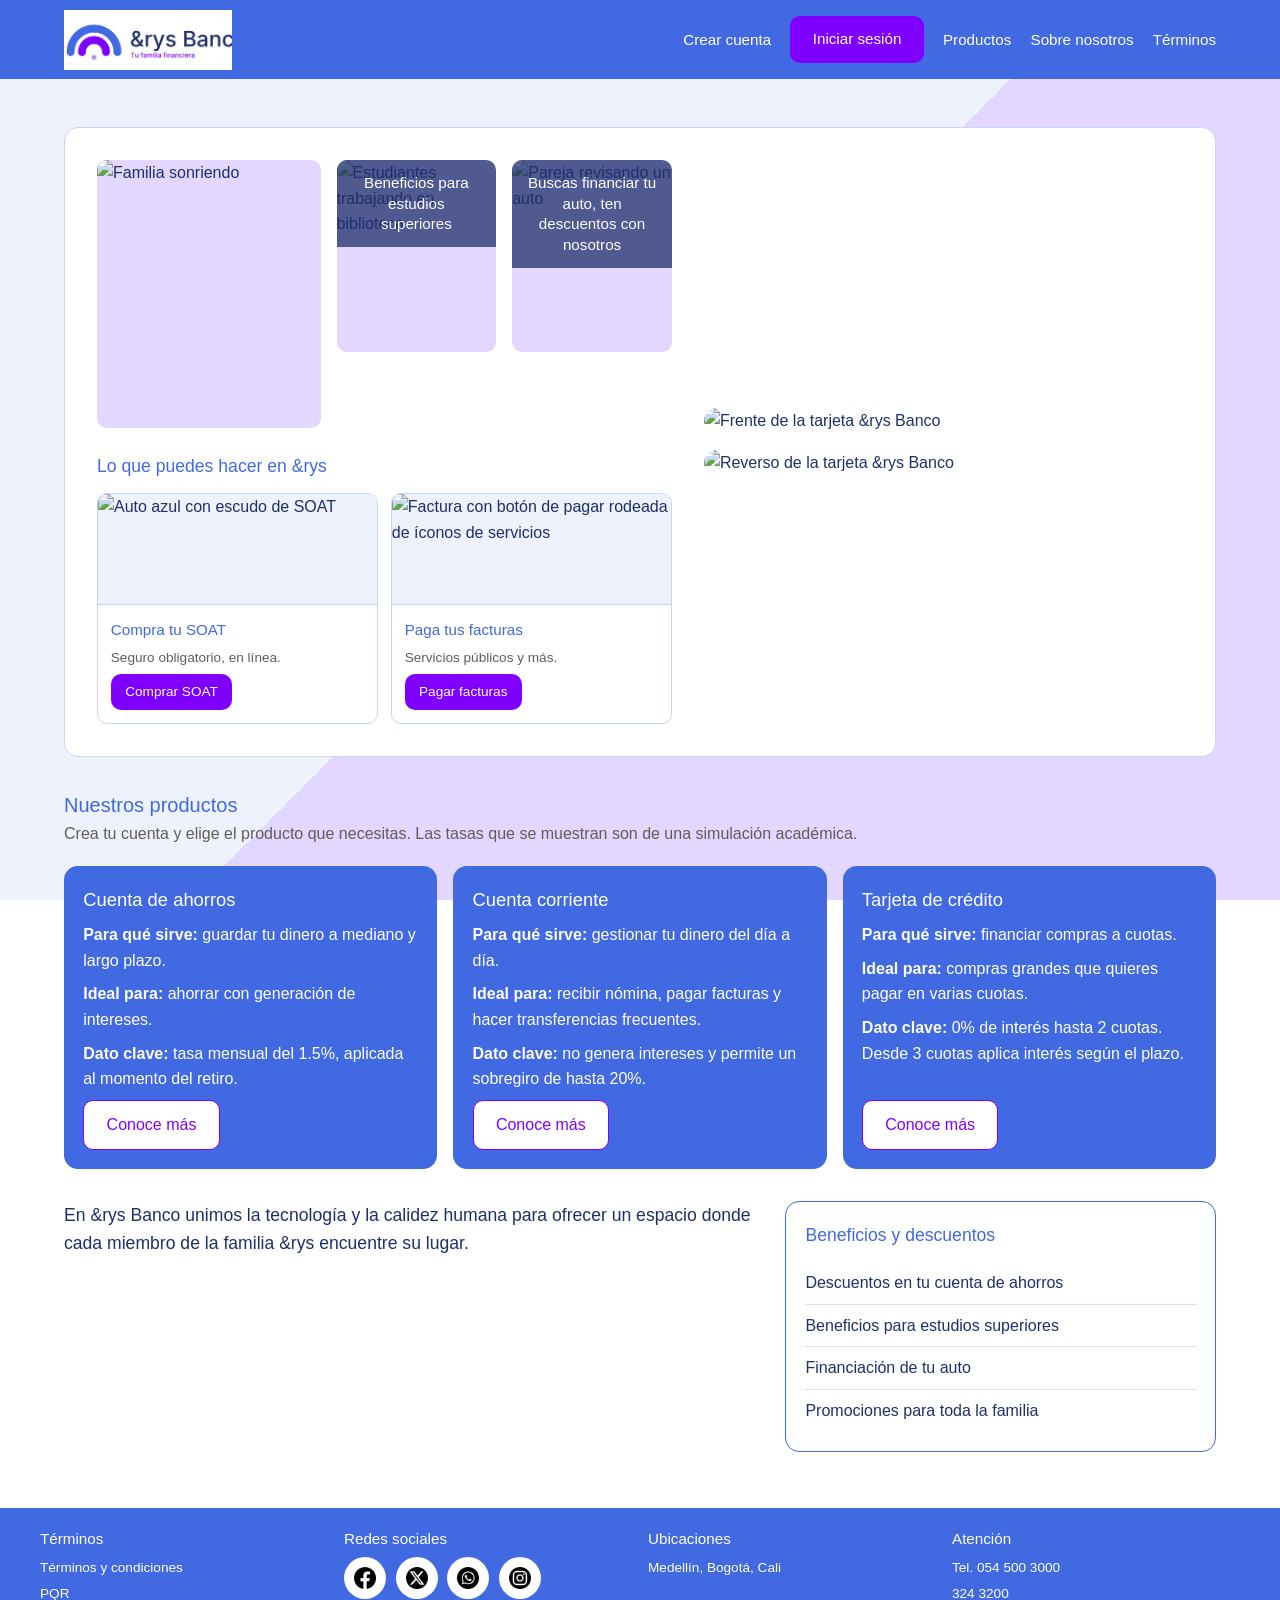
==== index.html @ ff6f083f "Proyecto rysBanco con POO" ====
<!DOCTYPE html>
<html lang="es">
<head>
  <meta charset="UTF-8">
  <meta name="viewport" content="width=device-width, initial-scale=1.0">
  <title>&amp;rys Banco</title>
  <link rel="stylesheet" href="src/css/variables.css">
  <link rel="stylesheet" href="src/css/base.css">
  <link rel="stylesheet" href="src/css/layout.css">
  <link rel="stylesheet" href="src/css/landing.css">
  <link rel="stylesheet" href="src/css/interactivo.css">
  <link rel="stylesheet" href="src/css/responsive.css">
</head>
<body>

  <header class="encabezado">
    <div class="encabezado-contenido">
      <a href="index.html" class="logo"><img src="src/assets/Img/logo.jpg" alt="&amp;rys Banco" class="logo-img"></a>

      <button class="menu-hamburguesa" aria-label="Abrir menú">&#9776;</button>

      <nav>
        <ul class="menu-navegacion">
          <li><a href="registro.html">Crear cuenta</a></li>
          <li><a href="login.html" class="btn btn-secundario">Iniciar sesión</a></li>
          <li><a href="productos.html">Productos</a></li>
          <li><a href="#sobre-nosotros">Sobre nosotros</a></li>
          <li><a href="#terminos">Términos</a></li>
        </ul>
      </nav>
    </div>
  </header>

  <main class="contenedor">

    <section class="banner revelar">

      <div class="banner-izquierda">
        <div class="banner-imagenes">
          <div class="imagen-tarjeta imagen-persona">
            <img src="src/assets/img/persona.jpg" alt="Familia sonriendo">
          </div>

          <a href="promociones.html#estudios" class="imagen-tarjeta imagen-promocion imagen-enlace">
            <img src="src/assets/img/promocion-1.jpg" alt="Estudiantes trabajando en biblioteca">
            <p class="texto-sobre-imagen">Beneficios para estudios superiores</p>
          </a>

          <a href="promociones.html#auto" class="imagen-tarjeta imagen-promocion imagen-enlace">
            <img src="src/assets/img/promocion-2.jpg" alt="Pareja revisando un auto">
            <p class="texto-sobre-imagen">Buscas financiar tu auto, ten descuentos con nosotros</p>
          </a>
        </div>

        <div class="servicios" id="servicios">
          <h2>Lo que puedes hacer en &amp;rys</h2>

          <div class="servicios-grid">
            <article class="servicio-tarjeta">
              <div class="servicio-imagen">
                <img src="src/assets/img/servicio-soat.jpg" alt="Auto azul con escudo de SOAT">
              </div>
              <div class="servicio-texto">
                <h3>Compra tu SOAT</h3>
                <p>Seguro obligatorio, en línea.</p>
                <a href="registro.html" class="btn btn-primario" data-accion-cuenta>Comprar SOAT</a>
              </div>
            </article>

            <article class="servicio-tarjeta">
              <div class="servicio-imagen">
                <img src="src/assets/img/servicio-facturas.jpg" alt="Factura con botón de pagar rodeada de íconos de servicios">
              </div>
              <div class="servicio-texto">
                <h3>Paga tus facturas</h3>
                <p>Servicios públicos y más.</p>
                <a href="registro.html" class="btn btn-primario" data-accion-cuenta>Pagar facturas</a>
              </div>
            </article>
          </div>
        </div>
      </div>

      <div class="tarjetas-imagenes">
        <img src="src/assets/img/tarjeta-frente.jpg" alt="Frente de la tarjeta &amp;rys Banco" class="tarjeta-imagen">
        <img src="src/assets/img/tarjeta-reverso.jpg" alt="Reverso de la tarjeta &amp;rys Banco" class="tarjeta-imagen">
      </div>

    </section>

    <section class="productos revelar" id="productos">
      <h2>Nuestros productos</h2>
      <p class="productos-intro">Crea tu cuenta y elige el producto que necesitas. Las tasas que se muestran son de una simulación académica.</p>

      <div class="productos-grid">
        <article class="producto-tarjeta">
          <h3>Cuenta de ahorros</h3>
          <p><strong>Para qué sirve:</strong> guardar tu dinero a mediano y largo plazo.</p>
          <p><strong>Ideal para:</strong> ahorrar con generación de intereses.</p>
          <p><strong>Dato clave:</strong> tasa mensual del 1.5%, aplicada al momento del retiro.</p>
          <a href="productos.html#ahorros" class="btn btn-secundario">Conoce más</a>
        </article>

        <article class="producto-tarjeta">
          <h3>Cuenta corriente</h3>
          <p><strong>Para qué sirve:</strong> gestionar tu dinero del día a día.</p>
          <p><strong>Ideal para:</strong> recibir nómina, pagar facturas y hacer transferencias frecuentes.</p>
          <p><strong>Dato clave:</strong> no genera intereses y permite un sobregiro de hasta 20%.</p>
          <a href="productos.html#corriente" class="btn btn-secundario">Conoce más</a>
        </article>

        <article class="producto-tarjeta">
          <h3>Tarjeta de crédito</h3>
          <p><strong>Para qué sirve:</strong> financiar compras a cuotas.</p>
          <p><strong>Ideal para:</strong> compras grandes que quieres pagar en varias cuotas.</p>
          <p><strong>Dato clave:</strong> 0% de interés hasta 2 cuotas. Desde 3 cuotas aplica interés según el plazo.</p>
          <a href="productos.html#tarjeta" class="btn btn-secundario">Conoce más</a>
        </article>
      </div>
    </section>

    <section class="seccion-institucional revelar" id="sobre-nosotros">
      <p class="texto-institucional">
        En &amp;rys Banco unimos la tecnología y la calidez humana para ofrecer un espacio
        donde cada miembro de la familia &amp;rys encuentre su lugar.
      </p>

      <aside class="bloque-beneficios">
        <h3>Beneficios y descuentos</h3>
        <ul>
          <li>Descuentos en tu cuenta de ahorros</li>
          <li>Beneficios para estudios superiores</li>
          <li>Financiación de tu auto</li>
          <li>Promociones para toda la familia</li>
        </ul>
      </aside>
    </section>

  </main>

  <footer class="pie-pagina" id="terminos">
    <div class="pie-contenido">
      <div>
        <h4>Términos</h4>
        <a href="#">Términos y condiciones</a>
        <a href="#">PQR</a>
      </div>

      <div>
        <h4>Redes sociales</h4>
        <div class="redes-iconos">
          <a href="https://www.facebook.com/TU_PAGINA" target="_blank" rel="noopener" aria-label="Facebook de &amp;rys Banco">
            <img src="src/assets/icons/facebook.png" alt="">
          </a>
          <a href="https://twitter.com/TU_USUARIO" target="_blank" rel="noopener" aria-label="X (Twitter) de &amp;rys Banco">
            <img src="src/assets/icons/twitter.png" alt="">
          </a>
          <a href="https://wa.me/573000000000" target="_blank" rel="noopener" aria-label="WhatsApp de &amp;rys Banco">
            <img src="src/assets/icons/whatsapp.png" alt="">
          </a>
          <a href="https://www.instagram.com/srys_banco/" target="_blank" rel="noopener" aria-label="Instagram de &amp;rys Banco">
            <img src="src/assets/icons/instagram.png" alt="">
          </a>
        </div>
      </div>

      <div>
        <h4>Ubicaciones</h4>
        <p>Medellín, Bogotá, Cali</p>
      </div>

      <div>
        <h4>Atención</h4>
        <p>Tel. 054 500 3000</p>
        <p>324 3200</p>
      </div>
    </div>
  </footer>

  <script src="src/js/main.js" type="module"></script>

  <script>
    document.querySelectorAll('[data-accion-cuenta]').forEach((boton) => {
      boton.addEventListener('click', (evento) => {
        evento.preventDefault();
        const tieneCuenta = localStorage.getItem('rys_tiene_cuenta') === 'true';
        window.location.href = tieneCuenta ? 'login.html' : 'registro.html';
      });
    });
  </script>
</body>
</html>
---- src/css/variables.css ----
:root {
  --azul-rey: #4169E1;
  --azul-oscuro: #1F2F6B;
  --azul-claro: #EEF2FD;
  --azul-borde: #C9D5F7;

  --violeta: #7F00FF;
  --violeta-medio: #B38CFF;
  --violeta-claro: #E3D6FF;

  --blanco: #FFFFFF;
  --gris-texto: #5F5E5A;

  --exito: #2E7D32;
  --error: #C62828;
  --advertencia: #F9A825;

  --radio: 10px;
  --radio-tarjeta: 14px;
  --fuente: Arial, Helvetica, sans-serif;
}
---- src/css/base.css ----
* {
  margin: 0;
  padding: 0;
  box-sizing: border-box;
}

html {
  font-size: 16px;
}

body {
  font-family: var(--fuente);
  font-size: 1rem;
  line-height: 1.6;
  color: var(--azul-oscuro);
  min-height: 100vh;
  background-image: linear-gradient(135deg, var(--azul-claro) 50%, var(--violeta-claro) 50%);
  background-attachment: fixed;
}

h1 {
  font-size: 1.5rem;
  font-weight: 500;
  color: var(--azul-rey);
}

h2 {
  font-size: 1.25rem;
  font-weight: 500;
  color: var(--azul-rey);
}

h3 {
  font-size: 1.1rem;
  font-weight: 500;
  color: var(--azul-rey);
}

p {
  margin-bottom: 0.75rem;
}

a {
  color: var(--violeta);
  text-decoration: none;
}

a:hover {
  text-decoration: underline;
}

img {
  max-width: 100%;
  display: block;
}

input,
select,
textarea {
  font-family: inherit;
  font-size: 1rem;
  width: 100%;
  padding: 0.6rem 0.8rem;
  border: 1px solid var(--azul-borde);
  border-radius: var(--radio);
  background-color: var(--blanco);
  color: var(--azul-oscuro);
}

input:focus,
select:focus,
textarea:focus {
  outline: 2px solid var(--violeta);
  outline-offset: 1px;
}

.btn {
  display: inline-block;
  padding: 0.7rem 1.4rem;
  border: none;
  border-radius: var(--radio);
  font-family: inherit;
  font-size: 1rem;
  font-weight: 500;
  cursor: pointer;
  text-align: center;
  transition: opacity 0.2s ease;
}

.btn:hover {
  opacity: 0.9;
  text-decoration: none;
}

.btn-primario {
  background-color: var(--violeta);
  color: var(--blanco);
}

.btn-secundario {
  background-color: var(--blanco);
  color: var(--violeta);
  border: 1.5px solid var(--violeta);
}

.btn-principal {
  background-color: var(--azul-rey);
  color: var(--blanco);
}

.oculto {
  display: none !important;
}
---- src/css/layout.css ----
.encabezado {
  background-color: var(--azul-rey);
  color: var(--blanco);
  position: sticky;
  top: 0;
  z-index: 100;
}

.encabezado-contenido {
  display: flex;
  align-items: center;
  justify-content: space-between;
  gap: 1rem;
  max-width: 1200px;
  margin: 0 auto;
  padding: 0.6rem 1.5rem;
}

.logo {
  display: flex;
  align-items: center;
}

.logo-img {
  height: 60px;
  width: auto;
  max-width: none;
  display: block;
  object-fit: contain;
}

@media (max-width: 600px) {
  .logo-img {
    height: 44px;
  }
}

.menu-navegacion {
  display: flex;
  align-items: center;
  gap: 1.2rem;
  list-style: none;
}

.menu-navegacion a {
  color: var(--blanco);
  font-size: 0.95rem;
}

.menu-navegacion a:hover {
  text-decoration: underline;
}

.menu-navegacion .btn-secundario {
  background-color: var(--violeta);
  color: var(--blanco);
  border: none;
}

.menu-hamburguesa {
  display: none;
  background: none;
  border: none;
  color: var(--blanco);
  font-size: 1.6rem;
  cursor: pointer;
}

.contenedor {
  max-width: 1200px;
  margin: 0 auto;
  padding: 1.5rem;
}

.pie-pagina {
  background-color: var(--azul-rey);
  color: var(--blanco);
  padding: 1.2rem 1.5rem;
  margin-top: 2rem;
}

.pie-contenido {
  display: grid;
  grid-template-columns: repeat(4, minmax(0, 1fr));
  gap: 1rem;
  max-width: 1200px;
  margin: 0 auto;
}

.pie-pagina h4 {
  font-size: 0.95rem;
  font-weight: 500;
  margin-bottom: 0.4rem;
}

.pie-pagina p,
.pie-pagina a {
  color: var(--blanco);
  font-size: 0.85rem;
  display: block;
  margin-bottom: 0.25rem;
}

.pie-pagina a:hover {
  text-decoration: underline;
}

/* ===== Iconos de redes sociales en el pie de página ===== */
.redes-iconos {
  display: flex;
  flex-wrap: wrap;
  gap: 0.6rem;
  margin-top: 0.4rem;
}

.redes-iconos a {
  display: inline-flex;
  align-items: center;
  justify-content: center;
  width: 42px;
  height: 42px;
  background-color: var(--blanco);
  border-radius: 50%;
  transition: transform 0.2s ease;
}

.redes-iconos a:hover,
.redes-iconos a:focus-visible {
  transform: scale(1.1);
}

.redes-iconos img {
  width: 22px;
  height: 22px;
}
---- src/css/landing.css ----
.banner {
  display: grid;
  grid-template-columns: 1.2fr 1fr;
  gap: 2rem;
  align-items: center;
  background-color: var(--blanco);
  border: 1px solid var(--azul-borde);
  border-radius: var(--radio-tarjeta);
  padding: 2rem;
  margin-top: 1.5rem;
}

.banner-imagenes {
  display: grid;
  grid-template-columns: 1.4fr 1fr 1fr;
  gap: 1rem;
}

.imagen-tarjeta {
  background-color: var(--violeta-claro);
  border-radius: var(--radio);
  overflow: hidden;
  aspect-ratio: 1 / 1.2;
  display: flex;
  align-items: center;
  justify-content: center;
}

.imagen-tarjeta img {
  width: 100%;
  height: 100%;
  object-fit: cover;
}

.imagen-promocion {
  position: relative;
}

.imagen-promocion img {
  object-position: center;
}

.imagen-persona img {
  object-position: center 25%;
}

.texto-sobre-imagen {
  position: absolute;
  top: 0;
  left: 0;
  right: 0;
  padding: 0.8rem 0.9rem;
  background-color: rgba(31, 47, 107, 0.75);
  color: var(--blanco);
  font-size: 0.95rem;
  font-weight: 500;
  line-height: 1.35;
  text-align: center;
}

.imagen-enlace {
  display: block;
  text-decoration: none;
  color: inherit;
  cursor: pointer;
}

.imagen-enlace img {
  transition: transform 0.3s ease;
}

.imagen-enlace:hover img {
  transform: scale(1.03);
}

.tarjetas-imagenes {
  display: flex;
  flex-direction: column;
  gap: 1rem;
}

.tarjeta-imagen {
  width: 100%;
  height: auto;
  border-radius: var(--radio-tarjeta);
}

.seccion-institucional {
  display: grid;
  grid-template-columns: 1.6fr 1fr;
  gap: 2rem;
  margin-top: 2rem;
  align-items: start;
}

.texto-institucional {
  font-size: 1.1rem;
  color: var(--azul-oscuro);
}

.bloque-beneficios {
  background-color: var(--blanco);
  border: 1.5px solid var(--azul-rey);
  border-radius: var(--radio-tarjeta);
  padding: 1.2rem;
}

.bloque-beneficios h3 {
  margin-bottom: 0.8rem;
}

.bloque-beneficios ul {
  list-style: none;
}

.bloque-beneficios li {
  padding: 0.5rem 0;
  border-bottom: 1px solid var(--violeta-claro);
  color: var(--azul-oscuro);
}

.bloque-beneficios li:last-child {
  border-bottom: none;
}

.promocion-detalle {
  display: grid;
  grid-template-columns: 1fr 1.2fr;
  gap: 2rem;
  align-items: start;
  background-color: var(--blanco);
  border: 1px solid var(--azul-borde);
  border-radius: var(--radio-tarjeta);
  padding: 2rem;
  margin-top: 2rem;
}

.promocion-foto {
  width: 100%;
  height: auto;
  border-radius: var(--radio);
  object-fit: cover;
}

.promocion-detalle ul {
  margin: 0.5rem 0 1rem 1.2rem;
}

.promocion-detalle li {
  margin-bottom: 0.4rem;
}

.nota-legal {
  font-size: 0.8rem;
  color: var(--gris-texto);
  margin: 1rem 0;
}

.volver {
  margin-top: 2rem;
}

.productos {
  margin-top: 2rem;
}

.productos-intro {
  color: var(--gris-texto);
  margin-bottom: 1.2rem;
}

.productos-grid {
  display: grid;
  grid-template-columns: repeat(3, minmax(0, 1fr));
  gap: 1rem;
}

.producto-tarjeta {
  background-color: var(--azul-rey);
  color: var(--blanco);
  border-radius: var(--radio-tarjeta);
  padding: 1.2rem;
  display: flex;
  flex-direction: column;
  gap: 0.5rem;
}

.producto-tarjeta h3 {
  font-size: 1.15rem;
  color: var(--blanco);
}

.producto-tarjeta p {
  margin-bottom: 0;
}

.producto-tarjeta .btn {
  margin-top: auto;
  align-self: flex-start;
}

.producto-solo {
  grid-template-columns: 1fr;
}

.etiqueta-simulacion {
  display: inline-block;
  background-color: var(--violeta-claro);
  color: var(--violeta);
  font-size: 0.8rem;
  padding: 0.2rem 0.6rem;
  border-radius: var(--radio);
  margin-bottom: 0.8rem;
}

.tabla-tasas {
  width: 100%;
  border-collapse: collapse;
  margin: 1rem 0;
  font-size: 0.95rem;
}

.tabla-tasas th,
.tabla-tasas td {
  text-align: left;
  padding: 0.6rem;
  border-bottom: 1px solid var(--azul-borde);
}

.tabla-tasas th {
  color: var(--azul-rey);
  font-weight: 500;
}

.banner-izquierda {
  display: flex;
  flex-direction: column;
  gap: 1.5rem;
}

.servicios h2 {
  font-size: 1.1rem;
  margin-bottom: 0.8rem;
}

.servicios-grid {
  display: grid;
  grid-template-columns: repeat(2, minmax(0, 1fr));
  gap: 0.8rem;
}

.servicio-tarjeta {
  background-color: var(--blanco);
  border: 1px solid var(--azul-borde);
  border-radius: var(--radio);
  overflow: hidden;
  display: flex;
  flex-direction: column;
}

.servicio-imagen {
  background-color: var(--azul-claro);
}

.servicio-imagen img {
  width: 100%;
  height: 110px;
  object-fit: contain;
}

.servicio-texto {
  padding: 0.8rem;
  display: flex;
  flex-direction: column;
  gap: 0.3rem;
  flex: 1;
  border-top: 1px solid var(--azul-borde);
}

.servicio-texto h3 {
  font-size: 0.95rem;
  color: var(--azul-rey);
}

.servicio-texto p {
  margin-bottom: 0;
  font-size: 0.85rem;
  color: var(--gris-texto);
}

.servicio-texto .btn {
  margin-top: auto;
  align-self: flex-start;
  padding: 0.45rem 0.9rem;
  font-size: 0.85rem;
}
---- src/css/interactivo.css ----
/* ==========================================================
   interactivo.css — validación, medidor, notificaciones y animaciones
   ========================================================== */

/* ---------- Campos y validación ---------- */
.campo {
  position: relative;
}

.boton-ojo {
  position: absolute;
  right: 10px;
  top: 34px;
  padding: 4px 6px;
  border: none;
  background: transparent;
  color: var(--azul-rey);
  font-size: 1rem;
  cursor: pointer;
}

.campo-valido input,
.campo-valido select {
  border-color: var(--exito);
}

.campo-invalido input,
.campo-invalido select {
  border-color: var(--error);
}

.mensaje-campo {
  margin: 0;
  font-size: 0.8rem;
}

.campo-valido .mensaje-campo {
  color: var(--exito);
}

.campo-invalido .mensaje-campo {
  color: var(--error);
}

/* ---------- Medidor de seguridad de contraseña ---------- */
.medidor {
  height: 6px;
  margin-top: 2px;
  background: var(--azul-claro);
  border-radius: 999px;
  overflow: hidden;
}

.medidor span {
  display: block;
  height: 100%;
  width: 0;
  border-radius: 999px;
  transition: width 0.3s ease, background 0.3s ease;
}

/* ---------- Notificaciones (toasts) ---------- */
.toasts {
  position: fixed;
  top: 16px;
  right: 16px;
  z-index: 1000;
  display: flex;
  flex-direction: column;
  gap: 10px;
  max-width: min(360px, calc(100vw - 32px));
}

.toast {
  padding: 12px 16px;
  border-radius: var(--radio);
  background: var(--azul-oscuro);
  color: var(--blanco);
  font-size: 0.92rem;
  font-weight: bold;
  line-height: 1.4;
  box-shadow: 0 8px 20px rgba(0, 0, 0, 0.18);
  animation: entrarToast 0.3s ease;
}

/* Tipos: funciona con clase "toast exito" o "toast-exito" */
.toast.exito,
.toast-exito,
.toast--exito {
  background: var(--exito);
}

.toast.error,
.toast-error,
.toast--error {
  background: var(--error);
}

.toast.advertencia,
.toast-advertencia,
.toast--advertencia {
  background: var(--advertencia);
  color: #222;
}

@keyframes entrarToast {
  from {
    opacity: 0;
    transform: translateX(20px);
  }
  to {
    opacity: 1;
    transform: none;
  }
}

/* ---------- Animación de aparición (landing) ---------- */
.revelar {
  transition: opacity 0.6s ease, transform 0.6s ease;
}

.revelar.oculto {
  opacity: 0;
  transform: translateY(20px);
}

/* ---------- Accesibilidad: sin animaciones si el usuario lo pide ---------- */
@media (prefers-reduced-motion: reduce) {
  .revelar,
  .revelar.oculto {
    transition: none;
    transform: none;
    opacity: 1;
  }

  .toast {
    animation: none;
  }
}
---- src/css/responsive.css ----
/* ===== Ocultar el menú hamburguesa en pantallas grandes ===== */
.menu-hamburguesa {
  display: none;
}

/* ===== Tablet (hasta 1024px) ===== */
@media (max-width: 1024px) {
  .pie-contenido {
    grid-template-columns: repeat(2, minmax(0, 1fr));
  }

  .productos-grid {
    grid-template-columns: repeat(2, minmax(0, 1fr));
  }
}

/* ===== Tablet vertical (hasta 900px) ===== */
@media (max-width: 900px) {
  .banner {
    grid-template-columns: 1fr;
  }

  .banner-imagenes {
    grid-template-columns: repeat(2, minmax(0, 1fr));
  }

  .banner-imagenes .imagen-persona {
    grid-column: 1 / -1;
  }

  .tarjetas-imagenes {
    grid-template-columns: repeat(2, minmax(0, 1fr));
  }

  .seccion-institucional {
    grid-template-columns: 1fr;
  }

  .promocion-detalle {
    grid-template-columns: 1fr;
  }

  .promocion-foto img {
    height: auto;
  }
}

/* ===== Celular (hasta 768px) ===== */
@media (max-width: 768px) {
  .encabezado-contenido {
    position: relative;
  }

  .logo-img {
    height: 40px;
  }

  .menu-hamburguesa {
    display: block;
    background: none;
    border: none;
    color: var(--blanco);
    font-size: 1.8rem;
    line-height: 1;
    cursor: pointer;
    padding: 0.3rem 0.5rem;
  }

  .menu-navegacion {
    display: none;
    position: absolute;
    top: 100%;
    left: 0;
    right: 0;
    flex-direction: column;
    gap: 0.8rem;
    padding: 1rem;
    background-color: var(--azul-rey);
    box-shadow: 0 8px 16px rgba(31, 47, 107, 0.25);
    z-index: 100;
  }

  .menu-navegacion.abierto {
    display: flex;
  }

  .menu-navegacion a {
    color: var(--blanco);
  }

  .contenedor {
    padding: 1rem;
  }

  .banner {
    padding: 1.2rem;
    gap: 1.2rem;
  }

  .banner-imagenes {
    grid-template-columns: 1fr;
  }

  .tarjetas-imagenes {
    grid-template-columns: 1fr;
  }

  .texto-sobre-imagen {
    font-size: 0.95rem;
  }

  .servicios-grid {
    grid-template-columns: 1fr;
  }

  .servicio-imagen img {
    height: 150px;
  }

  .productos-grid {
    grid-template-columns: 1fr;
  }

  .seccion-institucional,
  .bloque-beneficios,
  .promocion-detalle {
    padding: 1.2rem;
  }

  .pie-contenido {
    grid-template-columns: 1fr;
    gap: 1.2rem;
  }

  h1 {
    font-size: 1.6rem;
  }

  h2 {
    font-size: 1.3rem;
  }
}

/* ===== Celular pequeño (hasta 380px) ===== */
@media (max-width: 380px) {
  .contenedor {
    padding: 0.8rem;
  }

  .logo-img {
    height: 34px;
  }
}
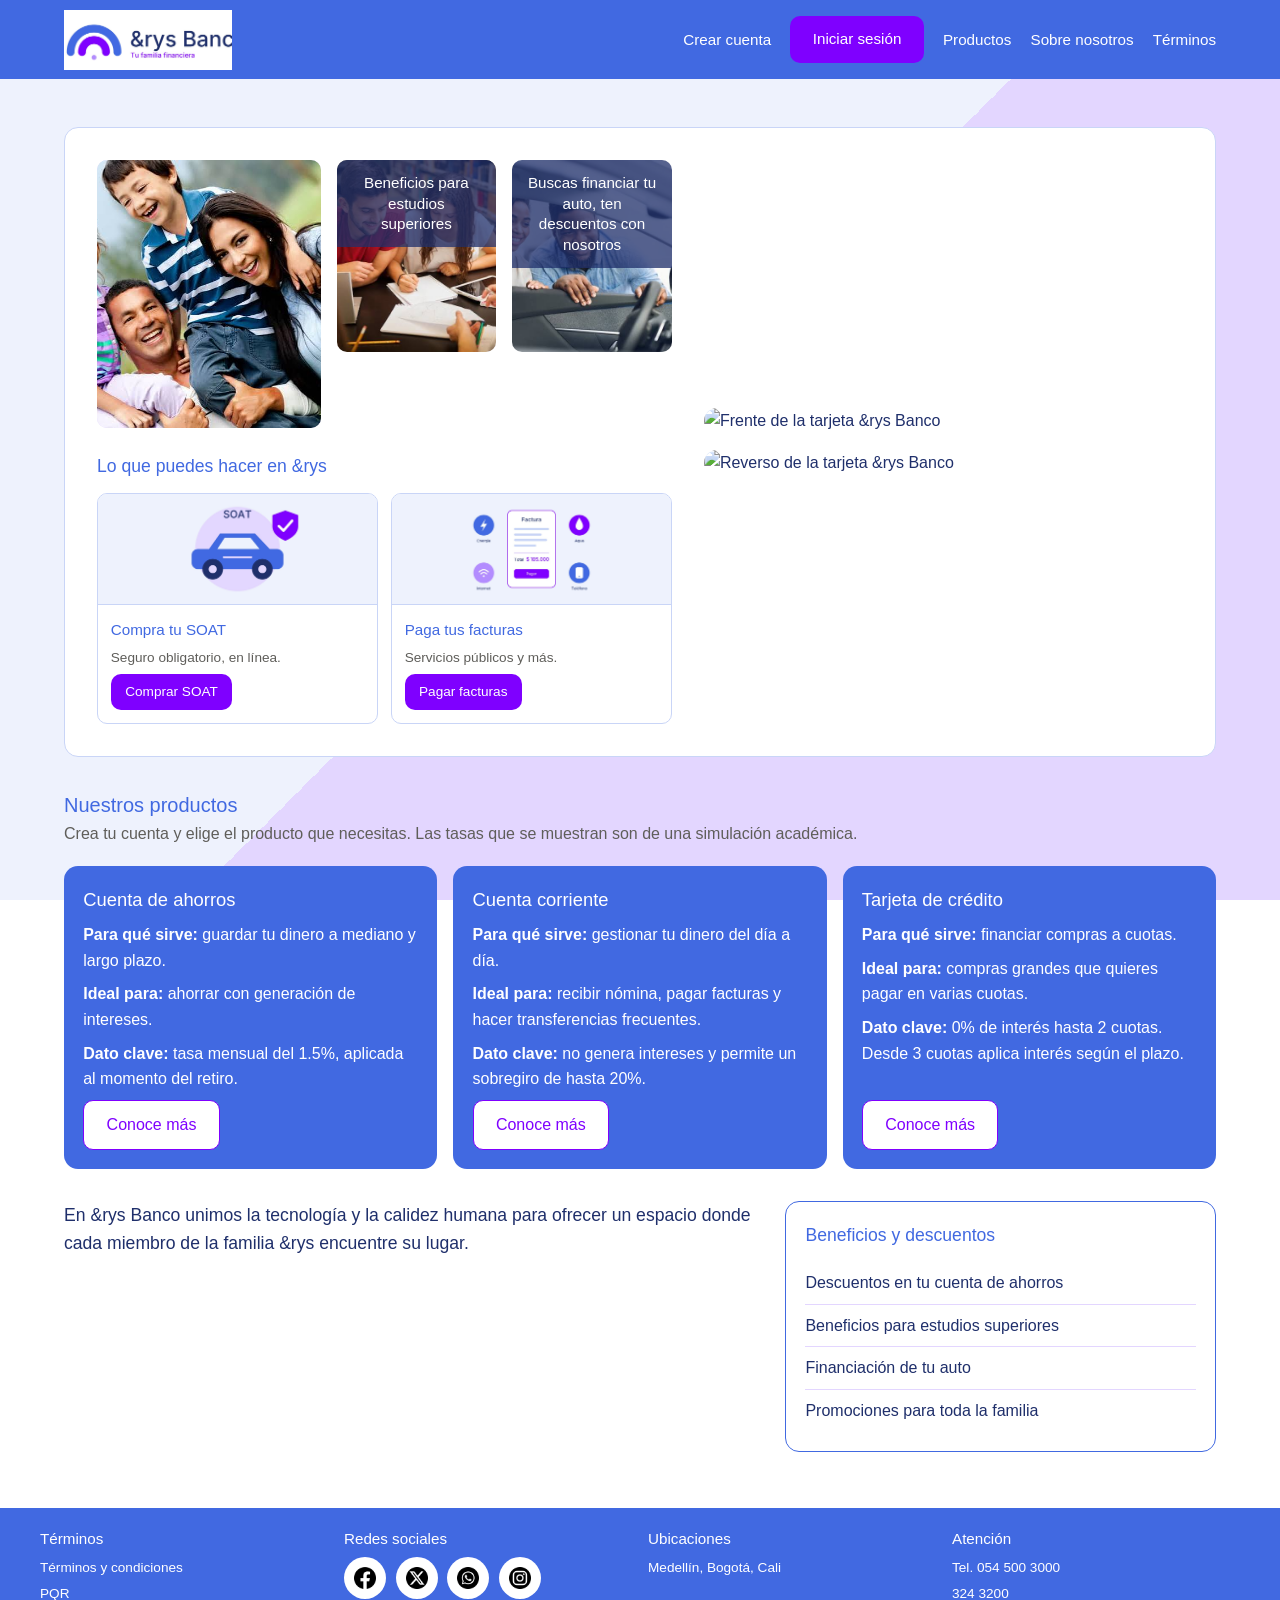
==== commit 4fb96bc4: "corregi rutas de imagen" ====
--- a/index.html
+++ b/index.html
@@ -38,16 +38,16 @@
       <div class="banner-izquierda">
         <div class="banner-imagenes">
           <div class="imagen-tarjeta imagen-persona">
-            <img src="src/assets/img/persona.jpg" alt="Familia sonriendo">
+            <img src="src/assets/Img/persona.jpg" alt="Familia sonriendo">
           </div>
 
           <a href="promociones.html#estudios" class="imagen-tarjeta imagen-promocion imagen-enlace">
-            <img src="src/assets/img/promocion-1.jpg" alt="Estudiantes trabajando en biblioteca">
+            <img src="src/assets/Img/promocion-1.jpg" alt="Estudiantes trabajando en biblioteca">
             <p class="texto-sobre-imagen">Beneficios para estudios superiores</p>
           </a>
 
           <a href="promociones.html#auto" class="imagen-tarjeta imagen-promocion imagen-enlace">
-            <img src="src/assets/img/promocion-2.jpg" alt="Pareja revisando un auto">
+            <img src="src/assets/Img/promocion-2.jpg" alt="Pareja revisando un auto">
             <p class="texto-sobre-imagen">Buscas financiar tu auto, ten descuentos con nosotros</p>
           </a>
         </div>
@@ -58,7 +58,7 @@
           <div class="servicios-grid">
             <article class="servicio-tarjeta">
               <div class="servicio-imagen">
-                <img src="src/assets/img/servicio-soat.jpg" alt="Auto azul con escudo de SOAT">
+                <img src="src/assets/Img/servicio-soat.jpg" alt="Auto azul con escudo de SOAT">
               </div>
               <div class="servicio-texto">
                 <h3>Compra tu SOAT</h3>
@@ -69,7 +69,7 @@
 
             <article class="servicio-tarjeta">
               <div class="servicio-imagen">
-                <img src="src/assets/img/servicio-facturas.jpg" alt="Factura con botón de pagar rodeada de íconos de servicios">
+                <img src="src/assets/Img/servicio-facturas.jpg" alt="Factura con botón de pagar rodeada de íconos de servicios">
               </div>
               <div class="servicio-texto">
                 <h3>Paga tus facturas</h3>
